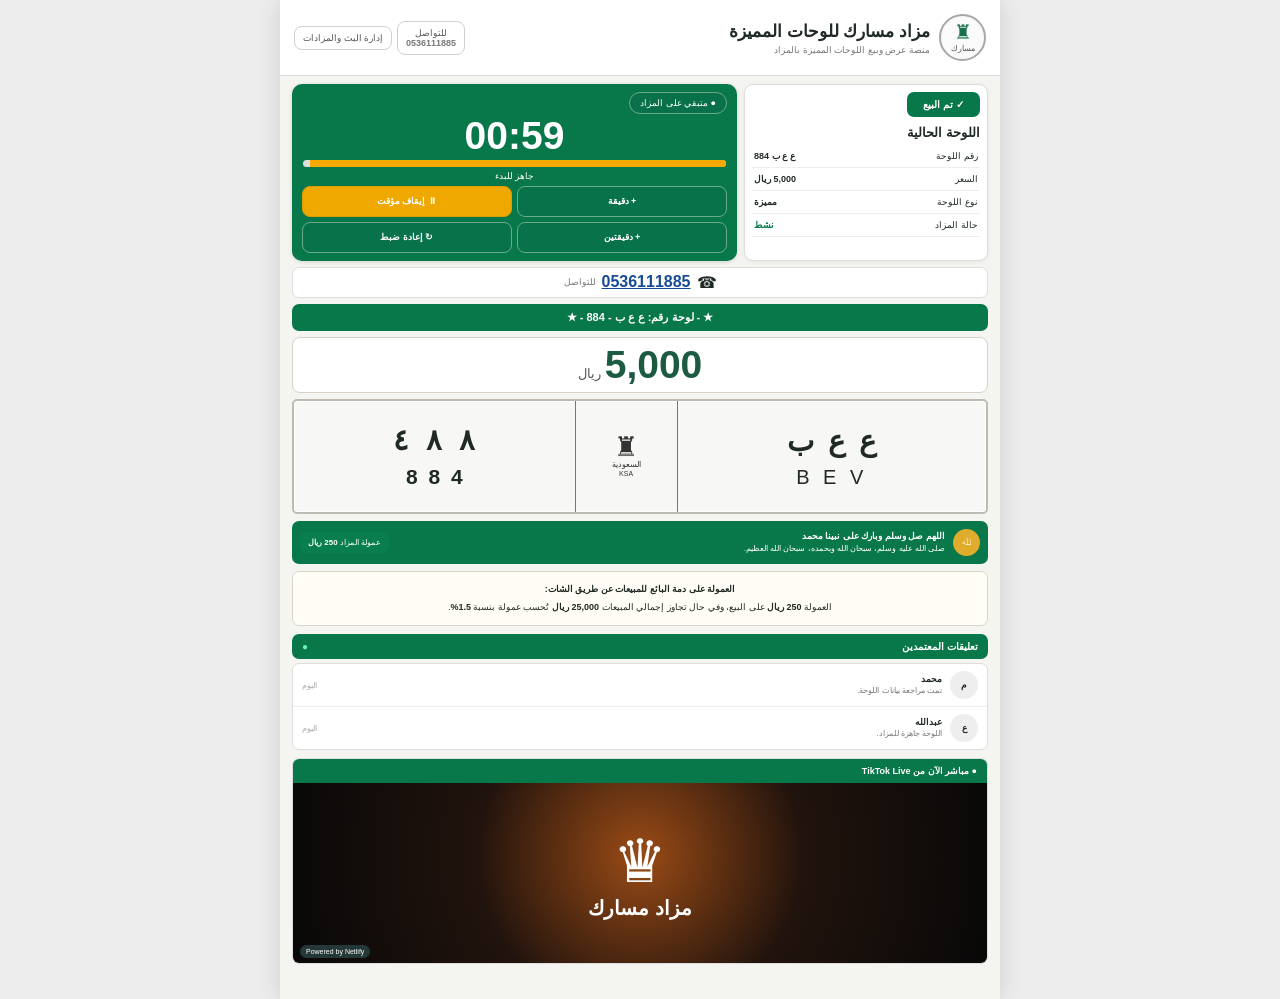
==== index.html @ 22aa1ab6 "Add files via upload" ====
<!doctype html>
<html lang="ar" dir="rtl">
<head>
<meta charset="utf-8">
<meta name="viewport" content="width=device-width,initial-scale=1">
<title>مزاد مسارك للوحات المميزة</title>
<link rel="stylesheet" href="styles.css">
</head>
<body>
<div class="site">

  <header class="header">
    <div class="header-right">
      <div class="logo-circle">
        <div class="palm">♜</div>
        <span>مسارك</span>
      </div>
      <div class="brand">
        <h1>مزاد مسارك للوحات المميزة</h1>
        <p>منصة عرض وبيع اللوحات المميزة بالمزاد</p>
      </div>
    </div>
    <div class="header-left">
      <button class="contact-btn">للتواصل<br><b>0536111885</b></button>
      <button class="admin-btn">إدارة البث والمزادات</button>
    </div>
  </header>

  <main>
    <div class="top-layout">
      <section class="auction">
        <div class="status">● متبقي على المزاد</div>
        <div class="clock" id="clock">01:00</div>
        <div class="orange-line"><i id="bar"></i></div>
        <div class="ready">جاهز للبدء</div>
        <div class="controls">
          <button class="green" id="add1">+ دقيقة</button>
          <button class="orange" id="pause">⏸ إيقاف مؤقت</button>
          <button class="green" id="add2">+ دقيقتين</button>
          <button class="green" id="reset">↻ إعادة ضبط</button>
        </div>
      </section>

      <section class="current">
        <div class="sold">✓ تم البيع</div>
        <h2>اللوحة الحالية</h2>
        <div class="field"><span>رقم اللوحة</span><b>ع ع ب 884</b></div>
        <div class="field"><span>السعر</span><b>5,000 ريال</b></div>
        <div class="field"><span>نوع اللوحة</span><b>مميزة</b></div>
        <div class="field"><span>حالة المزاد</span><b class="green-text">نشط</b></div>
      </section>
    </div>

    <div class="contact-line"><span>☎</span><a>0536111885</a><small>للتواصل</small></div>

    <div class="title-green">★ - لوحة رقم: ع ع ب - 884 - ★</div>

    <div class="price-box"><strong>5,000</strong><span>ريال</span></div>

    <!-- Saudi plate recreated to match the reference layout -->
    <div class="saudi-plate">
      <div class="plate-numbers">
        <div class="arabic-num">٨ ٨ ٤</div>
        <div class="latin-num">8 8 4</div>
      </div>
      <div class="plate-ksa">
        <div class="emblem">♜</div>
        <div>السعودية</div>
        <small>KSA</small>
      </div>
      <div class="plate-letters">
        <div class="arabic-letters">ع ع ب</div>
        <div class="latin-letters">B E V</div>
      </div>
    </div>

    <div class="green-note">
      <div class="coin">ﷲ</div>
      <div>
        <b>اللهم صل وسلم وبارك على نبينا محمد</b>
        <p>صلى الله عليه وسلم، سبحان الله وبحمده، سبحان الله العظيم.</p>
      </div>
      <div class="commission">عمولة المزاد <b>250 ريال</b></div>
    </div>

    <div class="commission-box">
      <b>العمولة على دمة البائع للمبيعات عن طريق الشات:</b>
      <p>العمولة <strong>250 ريال</strong> على البيع، وفي حال تجاوز إجمالي المبيعات <strong>25,000 ريال</strong> تُحسب عمولة بنسبة <strong>1.5%</strong>.</p>
    </div>

    <div class="comments-title">
      <b>تعليقات المعتمدين</b>
      <span>●</span>
    </div>
    <div class="comments">
      <div class="comment"><div class="avatar">م</div><div><b>محمد</b><p>تمت مراجعة بيانات اللوحة.</p></div><time>اليوم</time></div>
      <div class="comment"><div class="avatar">ع</div><div><b>عبدالله</b><p>اللوحة جاهزة للمزاد.</p></div><time>اليوم</time></div>
    </div>

    <div class="live">
      <div class="live-head">● مباشر الآن من TikTok Live</div>
      <div class="live-image">
        <div class="lion">♛</div>
        <b>مزاد مسارك</b>
        <small>Powered by Netlify</small>
      </div>
    </div>
  </main>

  <div class="modal hidden" id="modal">
    <div class="modal-box">
      <button id="close">×</button>
      <h2>إدارة المزاد</h2>
      <label>السعر الحالي<input id="price" value="5000" type="number"></label>
      <label>المدة بالثواني<input id="duration" value="60" type="number"></label>
      <button id="save">حفظ</button>
    </div>
  </div>
</div>
<script src="app.js"></script>
</body>
</html>
---- styles.css ----
*{box-sizing:border-box}
html,body{margin:0;background:#ededed;color:#202a25;font-family:Tahoma,Arial,sans-serif}
body{min-height:100vh}
.site{width:min(720px,100%);margin:auto;background:#f4f4f1;min-height:100vh;box-shadow:0 0 25px #0002}
.header{background:#fff;min-height:76px;border-bottom:1px solid #ddd;display:flex;align-items:center;justify-content:space-between;padding:8px 14px;gap:10px}
.header-right{display:flex;align-items:center;gap:9px;min-width:0}
.logo-circle{width:47px;height:47px;border:2px solid #a7a7a7;border-radius:50%;display:flex;flex-direction:column;justify-content:center;align-items:center;color:#555;background:#fafafa;line-height:1}
.logo-circle .palm{font-size:20px;color:#15724a}
.logo-circle span{font-size:8px;margin-top:3px}
.brand{min-width:0}.brand h1{font-size:17px;margin:0;font-weight:900;white-space:nowrap}.brand p{font-size:9px;color:#777;margin:3px 0 0}
.header-left{display:flex;align-items:center;gap:5px}.contact-btn,.admin-btn{border:1px solid #cfcfcf;background:#fff;border-radius:8px;padding:6px 8px;font-size:9px;color:#555}.contact-btn b{color:#777;font-size:9px}.admin-btn{white-space:nowrap}
main{padding:8px 12px 35px}
.top-layout{display:grid;grid-template-columns:1.55fr .85fr;gap:7px;direction:ltr}.top-layout>section{direction:rtl}
.auction{background:#087749;border-radius:10px;padding:8px 10px;color:#fff;box-shadow:0 1px 4px #0002}
.status{display:inline-block;background:#087149;border:1px solid #6aa98c;border-radius:13px;padding:5px 10px;font-size:9px}
.clock{text-align:center;font-size:39px;font-weight:900;line-height:1.12;margin-top:0}
.orange-line{height:7px;background:#ddd;border-radius:9px;overflow:hidden;margin:2px 1px 4px}.orange-line i{display:block;width:100%;height:100%;background:#f6aa00}
.ready{text-align:center;font-size:9px;margin:2px}.controls{display:grid;grid-template-columns:1fr 1fr;gap:5px;margin-top:5px}
.controls button{height:31px;border-radius:8px;border:1px solid #6baa8e;color:#fff;font-weight:800;font-size:9px}.green{background:#08734a}.orange{background:#efa800!important;border-color:#df9b00!important}
.current{background:#fff;border:1px solid #ddd;border-radius:9px;padding:7px;box-shadow:0 1px 4px #0001}.sold{display:inline-block;background:#087749;color:#fff;border-radius:7px;padding:7px 16px;font-size:10px;font-weight:900}.current h2{font-size:13px;margin:8px 0 5px}.field{display:flex;justify-content:space-between;border-bottom:1px solid #eee;padding:6px 2px;font-size:9px}.green-text{color:#087749}
.contact-line{height:31px;background:#fff;border:1px solid #ddd;border-radius:7px;margin-top:6px;display:flex;align-items:center;justify-content:center;gap:6px}.contact-line a{color:#164b96;font-size:16px;text-decoration:underline;font-weight:900}.contact-line small{font-size:9px;color:#777}
.title-green{background:#087749;color:#fff;border-radius:7px;text-align:center;padding:7px;margin-top:6px;font-size:11px;font-weight:700}
.price-box{background:#fff;border:1px solid #d7d1c6;border-radius:8px;margin-top:6px;text-align:center;padding:5px}.price-box strong{font-size:39px;color:#1c5b42}.price-box span{font-size:13px;margin-right:4px;color:#555}
.saudi-plate{margin-top:6px;height:115px;background:#f7f7f5;border:2px solid #bdbab2;border-radius:5px;display:grid;grid-template-columns:1.05fr .38fr 1.15fr;direction:ltr;overflow:hidden;box-shadow:inset 0 0 0 1px #fff}
.saudi-plate>div{display:flex;align-items:center;justify-content:center;flex-direction:column;border-right:1px solid #777}.saudi-plate>div:last-child{border-right:0}
.plate-numbers{font-weight:900}.arabic-num{font-size:29px;word-spacing:9px}.latin-num{font-size:21px;margin-top:8px;word-spacing:5px}
.plate-ksa{font-size:8px;color:#333}.emblem{font-size:27px;line-height:25px}.plate-ksa small{font-size:7px;margin-top:1px}
.plate-letters{direction:rtl}.arabic-letters{font-size:29px;font-weight:900;word-spacing:6px}.latin-letters{direction:ltr;font-size:20px;letter-spacing:4px;margin-top:8px}
.green-note{margin-top:7px;background:#087749;color:#fff;border-radius:7px;padding:8px;display:flex;align-items:center;gap:8px;font-size:9px}.green-note p{margin:3px 0 0;font-size:8px}.coin{width:27px;height:27px;border-radius:50%;background:#e0ac2b;display:grid;place-items:center;flex:none}.commission{margin-right:auto;background:#087e4e;border-radius:7px;padding:6px 8px;white-space:nowrap;font-size:8px}
.commission-box{margin-top:7px;background:#fffdf5;border:1px solid #ddd6c8;border-radius:7px;text-align:center;padding:10px;font-size:9px;line-height:1.7}.commission-box p{margin:3px 0 0}
.comments-title{margin-top:8px;background:#087749;color:#fff;border-radius:7px;padding:7px 10px;display:flex;justify-content:space-between;font-size:10px}.comments-title span{color:#6df0b2}.comments{background:#fff;border:1px solid #ddd;border-radius:7px;margin-top:4px}.comment{display:flex;align-items:center;gap:8px;padding:7px 9px;border-bottom:1px solid #eee;font-size:9px}.comment:last-child{border-bottom:0}.avatar{width:28px;height:28px;border-radius:50%;background:#eee;display:grid;place-items:center;font-weight:900}.comment p{margin:2px 0;color:#777;font-size:8px}.comment time{margin-right:auto;color:#aaa;font-size:8px}
.live{margin-top:8px;background:#fff;border:1px solid #ddd;border-radius:7px;overflow:hidden}.live-head{background:#087749;color:#fff;padding:7px 10px;font-size:9px;font-weight:900}.live-image{height:180px;background:radial-gradient(circle at 50% 40%,#9a4b16,#21130d 45%,#080808);color:#fff;display:flex;flex-direction:column;align-items:center;justify-content:center;font-size:20px;position:relative}.lion{font-size:60px}.live-image small{position:absolute;bottom:5px;left:7px;background:#243838;border-radius:10px;padding:3px 6px;font-size:7px}
.modal{position:fixed;inset:0;background:#0008;display:grid;place-items:center;padding:15px;z-index:10}.hidden{display:none}.modal-box{width:min(360px,100%);background:#fff;border-radius:12px;padding:18px;position:relative}.modal-box #close{position:absolute;left:9px;top:5px;border:0;background:none;font-size:27px}.modal-box label{display:block;font-weight:700;margin:10px 0;font-size:12px}.modal-box input{width:100%;margin-top:5px;padding:9px;border:1px solid #ccc;border-radius:7px}.modal-box #save{width:100%;background:#087749;color:#fff;border:0;padding:10px;border-radius:7px;font-weight:900}
@media(max-width:560px){.header{padding:7px 9px}.brand h1{font-size:13px}.brand p{font-size:7px}.logo-circle{width:40px;height:40px}.header-left .admin-btn{display:none}.top-layout{grid-template-columns:1fr}.current{order:-1}.clock{font-size:40px}.saudi-plate{height:112px}.arabic-num,.arabic-letters{font-size:26px}.latin-num,.latin-letters{font-size:18px}}
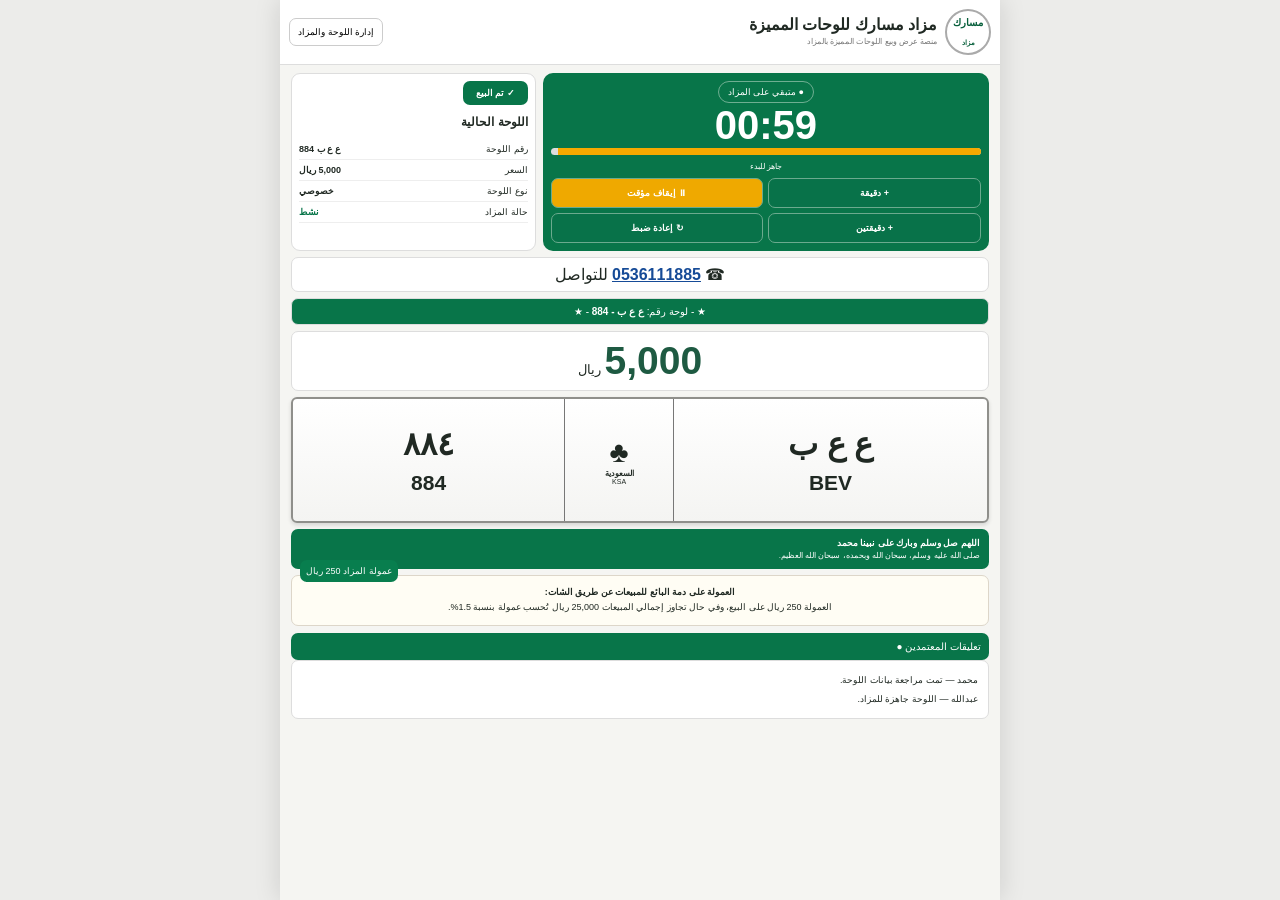
==== commit 47738ff1: "Add files via upload" ====
--- a/index.html
+++ b/index.html
@@ -1,122 +1,25 @@
-<!doctype html>
-<html lang="ar" dir="rtl">
-<head>
-<meta charset="utf-8">
-<meta name="viewport" content="width=device-width,initial-scale=1">
-<title>مزاد مسارك للوحات المميزة</title>
-<link rel="stylesheet" href="styles.css">
-</head>
-<body>
-<div class="site">
+<!doctype html><html lang="ar" dir="rtl"><head><meta charset="utf-8"><meta name="viewport" content="width=device-width,initial-scale=1"><title>مزاد مسارك</title><link rel="stylesheet" href="styles.css"></head><body>
+<div class="app">
+<header><div class="brand"><div class="logo">مسارك<small>مزاد</small></div><div><h1>مزاد مسارك للوحات المميزة</h1><p>منصة عرض وبيع اللوحات المميزة بالمزاد</p></div></div><button id="open">إدارة اللوحة والمزاد</button></header>
+<main>
+<section class="hero"><div class="timerCard"><span>● متبقي على المزاد</span><div id="timer">01:00</div><i><b id="bar"></b></i><small>جاهز للبدء</small><div class="actions"><button id="a1">+ دقيقة</button><button id="pause">⏸ إيقاف مؤقت</button><button id="a2">+ دقيقتين</button><button id="reset">↻ إعادة ضبط</button></div></div>
+<div class="current"><strong>✓ تم البيع</strong><h2>اللوحة الحالية</h2><p>رقم اللوحة <b id="curPlate">ع ع ب 884</b></p><p>السعر <b id="curPrice">5,000 ريال</b></p><p>نوع اللوحة <b>خصوصي</b></p><p>حالة المزاد <b class="green">نشط</b></p></div></section>
+<div class="contact">☎ <u>0536111885</u> للتواصل</div><div class="title">★ - لوحة رقم: <b id="title">ع ع ب - 884</b> - ★</div>
+<div class="price"><b id="bigPrice">5,000</b> ريال</div>
 
-  <header class="header">
-    <div class="header-right">
-      <div class="logo-circle">
-        <div class="palm">♜</div>
-        <span>مسارك</span>
-      </div>
-      <div class="brand">
-        <h1>مزاد مسارك للوحات المميزة</h1>
-        <p>منصة عرض وبيع اللوحات المميزة بالمزاد</p>
-      </div>
-    </div>
-    <div class="header-left">
-      <button class="contact-btn">للتواصل<br><b>0536111885</b></button>
-      <button class="admin-btn">إدارة البث والمزادات</button>
-    </div>
-  </header>
+<section class="plate">
+<div class="numbers"><b id="numAr">٨٨٤</b><small id="numEn">884</small></div>
+<div class="emblem"><span>♣</span><b>السعودية</b><small>KSA</small></div>
+<div class="letters"><b id="letAr">ع ع ب</b><small id="letEn">BEV</small></div>
+</section>
 
-  <main>
-    <div class="top-layout">
-      <section class="auction">
-        <div class="status">● متبقي على المزاد</div>
-        <div class="clock" id="clock">01:00</div>
-        <div class="orange-line"><i id="bar"></i></div>
-        <div class="ready">جاهز للبدء</div>
-        <div class="controls">
-          <button class="green" id="add1">+ دقيقة</button>
-          <button class="orange" id="pause">⏸ إيقاف مؤقت</button>
-          <button class="green" id="add2">+ دقيقتين</button>
-          <button class="green" id="reset">↻ إعادة ضبط</button>
-        </div>
-      </section>
+<div class="note"><b>اللهم صل وسلم وبارك على نبينا محمد</b><small>صلى الله عليه وسلم، سبحان الله وبحمده، سبحان الله العظيم.</small><em>عمولة المزاد 250 ريال</em></div>
+<div class="commission"><b>العمولة على دمة البائع للمبيعات عن طريق الشات:</b><br>العمولة 250 ريال على البيع، وفي حال تجاوز إجمالي المبيعات 25,000 ريال تُحسب عمولة بنسبة 1.5%.</div>
+<div class="commentsTitle">تعليقات المعتمدين ●</div><div class="comments"><p>محمد — تمت مراجعة بيانات اللوحة.</p><p>عبدالله — اللوحة جاهزة للمزاد.</p></div>
+</main></div>
 
-      <section class="current">
-        <div class="sold">✓ تم البيع</div>
-        <h2>اللوحة الحالية</h2>
-        <div class="field"><span>رقم اللوحة</span><b>ع ع ب 884</b></div>
-        <div class="field"><span>السعر</span><b>5,000 ريال</b></div>
-        <div class="field"><span>نوع اللوحة</span><b>مميزة</b></div>
-        <div class="field"><span>حالة المزاد</span><b class="green-text">نشط</b></div>
-      </section>
-    </div>
-
-    <div class="contact-line"><span>☎</span><a>0536111885</a><small>للتواصل</small></div>
-
-    <div class="title-green">★ - لوحة رقم: ع ع ب - 884 - ★</div>
-
-    <div class="price-box"><strong>5,000</strong><span>ريال</span></div>
-
-    <!-- Saudi plate recreated to match the reference layout -->
-    <div class="saudi-plate">
-      <div class="plate-numbers">
-        <div class="arabic-num">٨ ٨ ٤</div>
-        <div class="latin-num">8 8 4</div>
-      </div>
-      <div class="plate-ksa">
-        <div class="emblem">♜</div>
-        <div>السعودية</div>
-        <small>KSA</small>
-      </div>
-      <div class="plate-letters">
-        <div class="arabic-letters">ع ع ب</div>
-        <div class="latin-letters">B E V</div>
-      </div>
-    </div>
-
-    <div class="green-note">
-      <div class="coin">ﷲ</div>
-      <div>
-        <b>اللهم صل وسلم وبارك على نبينا محمد</b>
-        <p>صلى الله عليه وسلم، سبحان الله وبحمده، سبحان الله العظيم.</p>
-      </div>
-      <div class="commission">عمولة المزاد <b>250 ريال</b></div>
-    </div>
-
-    <div class="commission-box">
-      <b>العمولة على دمة البائع للمبيعات عن طريق الشات:</b>
-      <p>العمولة <strong>250 ريال</strong> على البيع، وفي حال تجاوز إجمالي المبيعات <strong>25,000 ريال</strong> تُحسب عمولة بنسبة <strong>1.5%</strong>.</p>
-    </div>
-
-    <div class="comments-title">
-      <b>تعليقات المعتمدين</b>
-      <span>●</span>
-    </div>
-    <div class="comments">
-      <div class="comment"><div class="avatar">م</div><div><b>محمد</b><p>تمت مراجعة بيانات اللوحة.</p></div><time>اليوم</time></div>
-      <div class="comment"><div class="avatar">ع</div><div><b>عبدالله</b><p>اللوحة جاهزة للمزاد.</p></div><time>اليوم</time></div>
-    </div>
-
-    <div class="live">
-      <div class="live-head">● مباشر الآن من TikTok Live</div>
-      <div class="live-image">
-        <div class="lion">♛</div>
-        <b>مزاد مسارك</b>
-        <small>Powered by Netlify</small>
-      </div>
-    </div>
-  </main>
-
-  <div class="modal hidden" id="modal">
-    <div class="modal-box">
-      <button id="close">×</button>
-      <h2>إدارة المزاد</h2>
-      <label>السعر الحالي<input id="price" value="5000" type="number"></label>
-      <label>المدة بالثواني<input id="duration" value="60" type="number"></label>
-      <button id="save">حفظ</button>
-    </div>
-  </div>
-</div>
-<script src="app.js"></script>
-</body>
-</html>
+<div id="modal" class="modal hidden"><div class="editor"><button id="close">×</button><h2>تعديل اللوحة</h2><p>اللوحة مبنية كعناصر قابلة للتعديل وليست صورة ثابتة.</p>
+<div class="grid"><label>حرف 1<input id="a" value="ع" maxlength="1"></label><label>حرف 2<input id="b" value="ع" maxlength="1"></label><label>حرف 3<input id="c" value="ب" maxlength="1"></label><label>الأرقام<input id="n" value="884" maxlength="4"></label><label>الإنجليزي<input id="e" value="BEV" maxlength="3"></label><label>السعر<input id="p" value="5000" type="number"></label></div>
+<div class="preview"><div><b id="mn">٨٨٤</b><small>884</small></div><div>♣<small>السعودية</small><em>KSA</em></div><div><b id="ma">ع ع ب</b><small id="me">BEV</small></div></div>
+<button id="save">حفظ وتحديث اللوحة</button></div></div>
+<script src="app.js"></script></body></html>
--- a/styles.css
+++ b/styles.css
@@ -1,34 +1 @@
-*{box-sizing:border-box}
-html,body{margin:0;background:#ededed;color:#202a25;font-family:Tahoma,Arial,sans-serif}
-body{min-height:100vh}
-.site{width:min(720px,100%);margin:auto;background:#f4f4f1;min-height:100vh;box-shadow:0 0 25px #0002}
-.header{background:#fff;min-height:76px;border-bottom:1px solid #ddd;display:flex;align-items:center;justify-content:space-between;padding:8px 14px;gap:10px}
-.header-right{display:flex;align-items:center;gap:9px;min-width:0}
-.logo-circle{width:47px;height:47px;border:2px solid #a7a7a7;border-radius:50%;display:flex;flex-direction:column;justify-content:center;align-items:center;color:#555;background:#fafafa;line-height:1}
-.logo-circle .palm{font-size:20px;color:#15724a}
-.logo-circle span{font-size:8px;margin-top:3px}
-.brand{min-width:0}.brand h1{font-size:17px;margin:0;font-weight:900;white-space:nowrap}.brand p{font-size:9px;color:#777;margin:3px 0 0}
-.header-left{display:flex;align-items:center;gap:5px}.contact-btn,.admin-btn{border:1px solid #cfcfcf;background:#fff;border-radius:8px;padding:6px 8px;font-size:9px;color:#555}.contact-btn b{color:#777;font-size:9px}.admin-btn{white-space:nowrap}
-main{padding:8px 12px 35px}
-.top-layout{display:grid;grid-template-columns:1.55fr .85fr;gap:7px;direction:ltr}.top-layout>section{direction:rtl}
-.auction{background:#087749;border-radius:10px;padding:8px 10px;color:#fff;box-shadow:0 1px 4px #0002}
-.status{display:inline-block;background:#087149;border:1px solid #6aa98c;border-radius:13px;padding:5px 10px;font-size:9px}
-.clock{text-align:center;font-size:39px;font-weight:900;line-height:1.12;margin-top:0}
-.orange-line{height:7px;background:#ddd;border-radius:9px;overflow:hidden;margin:2px 1px 4px}.orange-line i{display:block;width:100%;height:100%;background:#f6aa00}
-.ready{text-align:center;font-size:9px;margin:2px}.controls{display:grid;grid-template-columns:1fr 1fr;gap:5px;margin-top:5px}
-.controls button{height:31px;border-radius:8px;border:1px solid #6baa8e;color:#fff;font-weight:800;font-size:9px}.green{background:#08734a}.orange{background:#efa800!important;border-color:#df9b00!important}
-.current{background:#fff;border:1px solid #ddd;border-radius:9px;padding:7px;box-shadow:0 1px 4px #0001}.sold{display:inline-block;background:#087749;color:#fff;border-radius:7px;padding:7px 16px;font-size:10px;font-weight:900}.current h2{font-size:13px;margin:8px 0 5px}.field{display:flex;justify-content:space-between;border-bottom:1px solid #eee;padding:6px 2px;font-size:9px}.green-text{color:#087749}
-.contact-line{height:31px;background:#fff;border:1px solid #ddd;border-radius:7px;margin-top:6px;display:flex;align-items:center;justify-content:center;gap:6px}.contact-line a{color:#164b96;font-size:16px;text-decoration:underline;font-weight:900}.contact-line small{font-size:9px;color:#777}
-.title-green{background:#087749;color:#fff;border-radius:7px;text-align:center;padding:7px;margin-top:6px;font-size:11px;font-weight:700}
-.price-box{background:#fff;border:1px solid #d7d1c6;border-radius:8px;margin-top:6px;text-align:center;padding:5px}.price-box strong{font-size:39px;color:#1c5b42}.price-box span{font-size:13px;margin-right:4px;color:#555}
-.saudi-plate{margin-top:6px;height:115px;background:#f7f7f5;border:2px solid #bdbab2;border-radius:5px;display:grid;grid-template-columns:1.05fr .38fr 1.15fr;direction:ltr;overflow:hidden;box-shadow:inset 0 0 0 1px #fff}
-.saudi-plate>div{display:flex;align-items:center;justify-content:center;flex-direction:column;border-right:1px solid #777}.saudi-plate>div:last-child{border-right:0}
-.plate-numbers{font-weight:900}.arabic-num{font-size:29px;word-spacing:9px}.latin-num{font-size:21px;margin-top:8px;word-spacing:5px}
-.plate-ksa{font-size:8px;color:#333}.emblem{font-size:27px;line-height:25px}.plate-ksa small{font-size:7px;margin-top:1px}
-.plate-letters{direction:rtl}.arabic-letters{font-size:29px;font-weight:900;word-spacing:6px}.latin-letters{direction:ltr;font-size:20px;letter-spacing:4px;margin-top:8px}
-.green-note{margin-top:7px;background:#087749;color:#fff;border-radius:7px;padding:8px;display:flex;align-items:center;gap:8px;font-size:9px}.green-note p{margin:3px 0 0;font-size:8px}.coin{width:27px;height:27px;border-radius:50%;background:#e0ac2b;display:grid;place-items:center;flex:none}.commission{margin-right:auto;background:#087e4e;border-radius:7px;padding:6px 8px;white-space:nowrap;font-size:8px}
-.commission-box{margin-top:7px;background:#fffdf5;border:1px solid #ddd6c8;border-radius:7px;text-align:center;padding:10px;font-size:9px;line-height:1.7}.commission-box p{margin:3px 0 0}
-.comments-title{margin-top:8px;background:#087749;color:#fff;border-radius:7px;padding:7px 10px;display:flex;justify-content:space-between;font-size:10px}.comments-title span{color:#6df0b2}.comments{background:#fff;border:1px solid #ddd;border-radius:7px;margin-top:4px}.comment{display:flex;align-items:center;gap:8px;padding:7px 9px;border-bottom:1px solid #eee;font-size:9px}.comment:last-child{border-bottom:0}.avatar{width:28px;height:28px;border-radius:50%;background:#eee;display:grid;place-items:center;font-weight:900}.comment p{margin:2px 0;color:#777;font-size:8px}.comment time{margin-right:auto;color:#aaa;font-size:8px}
-.live{margin-top:8px;background:#fff;border:1px solid #ddd;border-radius:7px;overflow:hidden}.live-head{background:#087749;color:#fff;padding:7px 10px;font-size:9px;font-weight:900}.live-image{height:180px;background:radial-gradient(circle at 50% 40%,#9a4b16,#21130d 45%,#080808);color:#fff;display:flex;flex-direction:column;align-items:center;justify-content:center;font-size:20px;position:relative}.lion{font-size:60px}.live-image small{position:absolute;bottom:5px;left:7px;background:#243838;border-radius:10px;padding:3px 6px;font-size:7px}
-.modal{position:fixed;inset:0;background:#0008;display:grid;place-items:center;padding:15px;z-index:10}.hidden{display:none}.modal-box{width:min(360px,100%);background:#fff;border-radius:12px;padding:18px;position:relative}.modal-box #close{position:absolute;left:9px;top:5px;border:0;background:none;font-size:27px}.modal-box label{display:block;font-weight:700;margin:10px 0;font-size:12px}.modal-box input{width:100%;margin-top:5px;padding:9px;border:1px solid #ccc;border-radius:7px}.modal-box #save{width:100%;background:#087749;color:#fff;border:0;padding:10px;border-radius:7px;font-weight:900}
-@media(max-width:560px){.header{padding:7px 9px}.brand h1{font-size:13px}.brand p{font-size:7px}.logo-circle{width:40px;height:40px}.header-left .admin-btn{display:none}.top-layout{grid-template-columns:1fr}.current{order:-1}.clock{font-size:40px}.saudi-plate{height:112px}.arabic-num,.arabic-letters{font-size:26px}.latin-num,.latin-letters{font-size:18px}}
+*{box-sizing:border-box}body{margin:0;background:#ececea;font-family:Tahoma,Arial;color:#202923}.app{max-width:720px;margin:auto;min-height:100vh;background:#f5f5f2;box-shadow:0 0 25px #0002}header{background:#fff;border-bottom:1px solid #ddd;padding:9px;display:flex;justify-content:space-between;align-items:center}.brand{display:flex;align-items:center;gap:8px}.logo{width:46px;height:46px;border:2px solid #aaa;border-radius:50%;display:grid;place-items:center;color:#075f3b;font-weight:900;font-size:10px}.logo small{display:block;font-size:7px}h1{font-size:16px;margin:0}header p{font-size:8px;color:#777;margin:3px 0}header button{background:#fff;border:1px solid #ccc;border-radius:7px;padding:8px;font-size:9px}main{padding:8px 11px}.hero{display:grid;grid-template-columns:1.55fr .85fr;gap:7px}.timerCard{background:#087549;color:#fff;border-radius:10px;padding:8px;text-align:center}.timerCard>span{display:inline-block;border:1px solid #6eae91;border-radius:14px;padding:5px 9px;font-size:9px}.timerCard #timer{font-size:40px;font-weight:900}.timerCard i{display:block;height:7px;background:#ddd;border-radius:8px;overflow:hidden}.timerCard i b{display:block;height:100%;width:100%;background:#f6a900}.timerCard small{font-size:8px}.actions{display:grid;grid-template-columns:1fr 1fr;gap:5px;margin-top:5px}.actions button{height:30px;border:1px solid #6baa8e;border-radius:7px;background:#087249;color:#fff;font-size:9px;font-weight:900}.actions button:nth-child(2){background:#efa900}.current{background:#fff;border:1px solid #ddd;border-radius:9px;padding:7px;font-size:9px}.current>strong{display:inline-block;background:#087549;color:#fff;padding:7px 13px;border-radius:7px}.current h2{font-size:12px}.current p{display:flex;justify-content:space-between;border-bottom:1px solid #eee;padding:5px 0;margin:0}.green{color:#087549}.contact,.title,.price{margin-top:6px;background:#fff;border:1px solid #ddd;border-radius:7px;text-align:center;padding:7px}.contact u{color:#164b97;font-size:16px;font-weight:900}.title{background:#087549;color:#fff;font-size:10px}.price b{font-size:39px;color:#1e5a42}.price{font-size:13px}.plate{height:126px;margin-top:6px;background:linear-gradient(#fff,#f4f4f2);border:2px solid #8f8f8b;border-radius:6px;display:grid;grid-template-columns:1fr .4fr 1.15fr;direction:ltr;overflow:hidden;box-shadow:0 2px 4px #0002}.plate>div{border-right:1px solid #777;display:flex;flex-direction:column;align-items:center;justify-content:center}.plate>div:last-child{border:0}.numbers b,.letters b{font-size:32px;font-weight:900}.numbers small,.letters small{font-size:21px;font-weight:700;margin-top:8px}.emblem span{font-size:29px}.emblem b{font-size:8px}.emblem small{font-size:7px}.letters{direction:rtl}.note{margin-top:6px;background:#087549;color:#fff;border-radius:7px;padding:9px;font-size:9px}.note small{display:block;margin-top:3px;font-size:8px}.note em{float:left;background:#087e4e;padding:6px;border-radius:7px;font-style:normal}.commission{margin-top:6px;background:#fffdf4;border:1px solid #ddd6c9;border-radius:7px;text-align:center;padding:9px;font-size:9px;line-height:1.7}.commentsTitle{margin-top:7px;background:#087549;color:#fff;border-radius:7px;padding:8px;font-size:10px}.comments{background:#fff;border:1px solid #ddd;border-radius:7px;padding:5px 10px;font-size:9px}.modal{position:fixed;inset:0;background:#0008;display:grid;place-items:center;padding:14px}.hidden{display:none}.editor{width:min(470px,100%);background:#fff;border-radius:14px;padding:20px;position:relative}.editor>#close{position:absolute;left:9px;top:4px;border:0;background:none;font-size:28px}.editor h2{margin:0}.editor p{font-size:10px;color:#777}.grid{display:grid;grid-template-columns:1fr 1fr;gap:8px}.grid label{font-size:10px;font-weight:900}.grid input{width:100%;margin-top:4px;padding:9px;border:1px solid #ccc;border-radius:7px;text-align:center}.preview{height:95px;margin:13px 0;border:2px solid #888;border-radius:6px;display:grid;grid-template-columns:1fr .4fr 1.15fr;direction:ltr;background:#f8f8f6;overflow:hidden}.preview>div{display:flex;flex-direction:column;align-items:center;justify-content:center;border-right:1px solid #777}.preview>div:last-child{border:0}.preview b{font-size:24px}.preview small{font-size:15px;margin-top:4px}.preview em{font-size:6px;font-style:normal}.editor>#save{width:100%;border:0;background:#087549;color:#fff;border-radius:7px;padding:11px;font-weight:900}@media(max-width:560px){.hero{grid-template-columns:1fr}.current{order:-1}h1{font-size:13px}.brand p{font-size:7px}.plate{height:116px}.numbers b,.letters b{font-size:27px}.numbers small,.letters small{font-size:19px}}
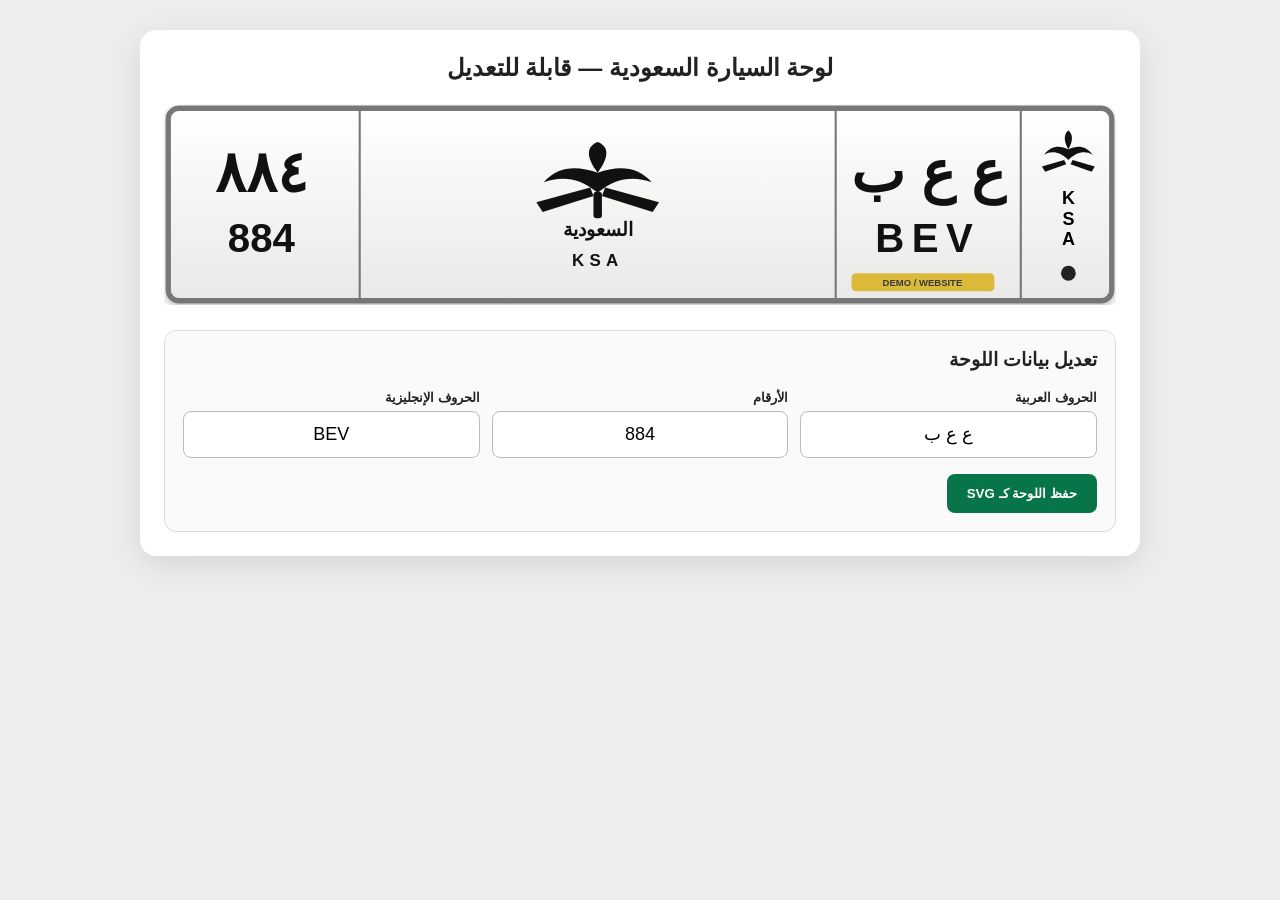
==== commit 0f97a43d: "Add files via upload" ====
--- a/index.html
+++ b/index.html
@@ -1,25 +1,160 @@
-<!doctype html><html lang="ar" dir="rtl"><head><meta charset="utf-8"><meta name="viewport" content="width=device-width,initial-scale=1"><title>مزاد مسارك</title><link rel="stylesheet" href="styles.css"></head><body>
-<div class="app">
-<header><div class="brand"><div class="logo">مسارك<small>مزاد</small></div><div><h1>مزاد مسارك للوحات المميزة</h1><p>منصة عرض وبيع اللوحات المميزة بالمزاد</p></div></div><button id="open">إدارة اللوحة والمزاد</button></header>
-<main>
-<section class="hero"><div class="timerCard"><span>● متبقي على المزاد</span><div id="timer">01:00</div><i><b id="bar"></b></i><small>جاهز للبدء</small><div class="actions"><button id="a1">+ دقيقة</button><button id="pause">⏸ إيقاف مؤقت</button><button id="a2">+ دقيقتين</button><button id="reset">↻ إعادة ضبط</button></div></div>
-<div class="current"><strong>✓ تم البيع</strong><h2>اللوحة الحالية</h2><p>رقم اللوحة <b id="curPlate">ع ع ب 884</b></p><p>السعر <b id="curPrice">5,000 ريال</b></p><p>نوع اللوحة <b>خصوصي</b></p><p>حالة المزاد <b class="green">نشط</b></p></div></section>
-<div class="contact">☎ <u>0536111885</u> للتواصل</div><div class="title">★ - لوحة رقم: <b id="title">ع ع ب - 884</b> - ★</div>
-<div class="price"><b id="bigPrice">5,000</b> ريال</div>
+<!DOCTYPE html>
+<html lang="ar" dir="rtl">
+<head>
+<meta charset="UTF-8">
+<meta name="viewport" content="width=device-width, initial-scale=1.0">
+<title>لوحة سعودية قابلة للتعديل</title>
+<link rel="stylesheet" href="style.css">
+</head>
+<body>
 
-<section class="plate">
-<div class="numbers"><b id="numAr">٨٨٤</b><small id="numEn">884</small></div>
-<div class="emblem"><span>♣</span><b>السعودية</b><small>KSA</small></div>
-<div class="letters"><b id="letAr">ع ع ب</b><small id="letEn">BEV</small></div>
-</section>
+<div class="demo">
+  <h2>لوحة السيارة السعودية — قابلة للتعديل</h2>
 
-<div class="note"><b>اللهم صل وسلم وبارك على نبينا محمد</b><small>صلى الله عليه وسلم، سبحان الله وبحمده، سبحان الله العظيم.</small><em>عمولة المزاد 250 ريال</em></div>
-<div class="commission"><b>العمولة على دمة البائع للمبيعات عن طريق الشات:</b><br>العمولة 250 ريال على البيع، وفي حال تجاوز إجمالي المبيعات 25,000 ريال تُحسب عمولة بنسبة 1.5%.</div>
-<div class="commentsTitle">تعليقات المعتمدين ●</div><div class="comments"><p>محمد — تمت مراجعة بيانات اللوحة.</p><p>عبدالله — اللوحة جاهزة للمزاد.</p></div>
-</main></div>
+  <div class="plate-wrap">
+    <svg id="saudiPlate" viewBox="0 0 900 190" xmlns="http://www.w3.org/2000/svg">
 
-<div id="modal" class="modal hidden"><div class="editor"><button id="close">×</button><h2>تعديل اللوحة</h2><p>اللوحة مبنية كعناصر قابلة للتعديل وليست صورة ثابتة.</p>
-<div class="grid"><label>حرف 1<input id="a" value="ع" maxlength="1"></label><label>حرف 2<input id="b" value="ع" maxlength="1"></label><label>حرف 3<input id="c" value="ب" maxlength="1"></label><label>الأرقام<input id="n" value="884" maxlength="4"></label><label>الإنجليزي<input id="e" value="BEV" maxlength="3"></label><label>السعر<input id="p" value="5000" type="number"></label></div>
-<div class="preview"><div><b id="mn">٨٨٤</b><small>884</small></div><div>♣<small>السعودية</small><em>KSA</em></div><div><b id="ma">ع ع ب</b><small id="me">BEV</small></div></div>
-<button id="save">حفظ وتحديث اللوحة</button></div></div>
-<script src="app.js"></script></body></html>+      <defs>
+        <linearGradient id="metal" x1="0" y1="0" x2="0" y2="1">
+          <stop offset="0%" stop-color="#ffffff"/>
+          <stop offset="100%" stop-color="#e9e9e7"/>
+        </linearGradient>
+        <filter id="shadow">
+          <feDropShadow dx="0" dy="3" stdDeviation="3" flood-opacity=".25"/>
+        </filter>
+      </defs>
+
+      <!-- جسم اللوحة -->
+      <rect x="4" y="4" width="892" height="182" rx="10"
+            fill="url(#metal)" stroke="#777" stroke-width="5"
+            filter="url(#shadow)"/>
+
+      <!-- تقسيم اللوحة -->
+      <line x1="185" y1="6" x2="185" y2="184" stroke="#777" stroke-width="2"/>
+      <line x1="635" y1="6" x2="635" y2="184" stroke="#777" stroke-width="2"/>
+      <line x1="810" y1="6" x2="810" y2="184" stroke="#777" stroke-width="2"/>
+
+      <!-- الأرقام العربية -->
+      <text id="arabicNumbers"
+            x="92" y="83"
+            text-anchor="middle"
+            direction="rtl"
+            font-family="Tahoma, Arial, sans-serif"
+            font-size="54"
+            font-weight="700"
+            fill="#111">٨٨٤</text>
+
+      <!-- الأرقام الإنجليزية -->
+      <text id="englishNumbers"
+            x="92" y="140"
+            text-anchor="middle"
+            font-family="Arial, sans-serif"
+            font-size="38"
+            font-weight="700"
+            fill="#111">884</text>
+
+      <!-- المنطقة الوسطى / الشعار -->
+      <g transform="translate(410 36)" fill="#111">
+
+        <!-- النخلة -->
+        <path d="
+          M0 48
+          C-17 33 -35 32 -51 38
+          C-38 23 -20 22 0 29
+          C-12 13 -10 4 0 0
+          C10 4 12 13 0 29
+          C20 22 38 23 51 38
+          C35 32 17 33 0 48Z"/>
+
+        <!-- السيفان -->
+        <path d="M-58 57 L-7 43 L-4 51 L-52 66 Z"/>
+        <path d="M58 57 L7 43 L4 51 L52 66 Z"/>
+
+        <!-- مقابض السيوف -->
+        <rect x="-4" y="47" width="8" height="25" rx="3"/>
+      </g>
+
+      <text x="410" y="125"
+            text-anchor="middle"
+            font-family="Tahoma, Arial, sans-serif"
+            font-size="18"
+            font-weight="700"
+            fill="#111">السعودية</text>
+
+      <text x="410" y="153"
+            text-anchor="middle"
+            font-family="Arial, sans-serif"
+            font-size="16"
+            font-weight="700"
+            letter-spacing="5"
+            fill="#111">KSA</text>
+
+      <!-- الحروف العربية -->
+      <text id="arabicLetters"
+            x="722" y="83"
+            text-anchor="middle"
+            direction="rtl"
+            font-family="Tahoma, Arial, sans-serif"
+            font-size="54"
+            font-weight="700"
+            fill="#111">ع ع ب</text>
+
+      <!-- الحروف الإنجليزية -->
+      <text id="englishLetters"
+            x="722" y="140"
+            text-anchor="middle"
+            font-family="Arial, sans-serif"
+            font-size="38"
+            font-weight="700"
+            letter-spacing="7"
+            fill="#111">BEV</text>
+
+      <!-- الشريط الجانبي -->
+      <g transform="translate(855 23)">
+        <path d="M0 30 C-8 22 -16 21 -23 25 C-16 16 -8 16 0 20 C-5 11 -4 5 0 2 C4 5 5 11 0 20 C8 16 16 16 23 25 C16 21 8 22 0 30Z" fill="#111"/>
+        <path d="M-25 36 L-4 30 L-2 34 L-22 41Z M25 36 L4 30 L2 34 L22 41Z" fill="#111"/>
+        <text x="0" y="72" text-anchor="middle" font-family="Arial" font-size="17" font-weight="700">K</text>
+        <text x="0" y="91" text-anchor="middle" font-family="Arial" font-size="17" font-weight="700">S</text>
+        <text x="0" y="110" text-anchor="middle" font-family="Arial" font-size="17" font-weight="700">A</text>
+        <circle cx="0" cy="137" r="7" fill="#222"/>
+      </g>
+
+      <!-- علامة توضيحية للموقع -->
+      <g opacity=".75">
+        <rect x="650" y="160" width="135" height="17" rx="4" fill="#d6a900"/>
+        <text x="717" y="172"
+              text-anchor="middle"
+              font-family="Arial"
+              font-size="9"
+              font-weight="700">DEMO / WEBSITE</text>
+      </g>
+    </svg>
+  </div>
+
+  <div class="editor">
+    <h3>تعديل بيانات اللوحة</h3>
+
+    <div class="fields">
+      <label>
+        الحروف العربية
+        <input id="lettersAr" value="ع ع ب" maxlength="7">
+      </label>
+
+      <label>
+        الأرقام
+        <input id="numbers" value="884" maxlength="4" inputmode="numeric">
+      </label>
+
+      <label>
+        الحروف الإنجليزية
+        <input id="lettersEn" value="BEV" maxlength="3">
+      </label>
+    </div>
+
+    <button id="download">حفظ اللوحة كـ SVG</button>
+  </div>
+</div>
+
+<script src="script.js"></script>
+</body>
+</html>
--- a/style.css
+++ b/style.css
@@ -0,0 +1,68 @@
+*{box-sizing:border-box}
+body{
+  margin:0;
+  background:#ededeb;
+  font-family:Tahoma,Arial,sans-serif;
+  color:#222;
+}
+.demo{
+  width:min(1000px,96%);
+  margin:30px auto;
+  background:#fff;
+  border-radius:16px;
+  padding:24px;
+  box-shadow:0 8px 30px rgba(0,0,0,.10);
+}
+h2{text-align:center;margin:0 0 22px}
+.plate-wrap{
+  width:100%;
+  overflow:hidden;
+}
+#saudiPlate{
+  display:block;
+  width:100%;
+  height:auto;
+}
+.editor{
+  margin-top:25px;
+  padding:18px;
+  border:1px solid #ddd;
+  border-radius:12px;
+  background:#fafafa;
+}
+.editor h3{margin-top:0}
+.fields{
+  display:grid;
+  grid-template-columns:repeat(3,1fr);
+  gap:12px;
+}
+label{
+  display:block;
+  font-size:13px;
+  font-weight:700;
+}
+input{
+  width:100%;
+  margin-top:6px;
+  padding:12px;
+  border:1px solid #bbb;
+  border-radius:8px;
+  background:#fff;
+  text-align:center;
+  font-size:18px;
+}
+button{
+  margin-top:16px;
+  border:0;
+  border-radius:8px;
+  padding:12px 20px;
+  background:#087549;
+  color:#fff;
+  font-weight:700;
+  cursor:pointer;
+}
+button:hover{opacity:.9}
+@media(max-width:650px){
+  .fields{grid-template-columns:1fr}
+  .demo{padding:12px}
+}
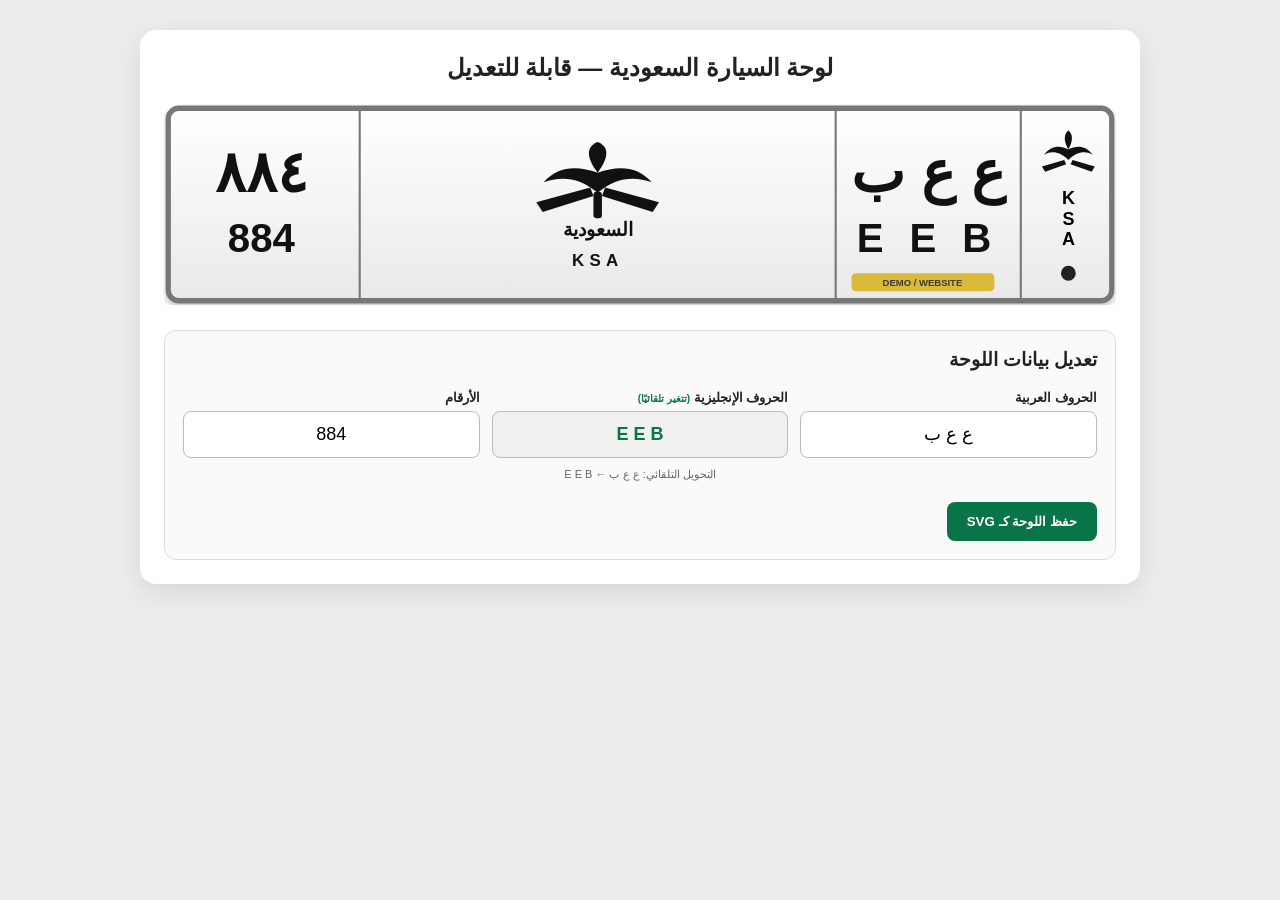
==== commit 89854568: "Add files via upload" ====
--- a/index.html
+++ b/index.html
@@ -7,13 +7,11 @@
 <link rel="stylesheet" href="style.css">
 </head>
 <body>
-
 <div class="demo">
   <h2>لوحة السيارة السعودية — قابلة للتعديل</h2>
 
   <div class="plate-wrap">
     <svg id="saudiPlate" viewBox="0 0 900 190" xmlns="http://www.w3.org/2000/svg">
-
       <defs>
         <linearGradient id="metal" x1="0" y1="0" x2="0" y2="1">
           <stop offset="0%" stop-color="#ffffff"/>
@@ -24,92 +22,34 @@
         </filter>
       </defs>
 
-      <!-- جسم اللوحة -->
       <rect x="4" y="4" width="892" height="182" rx="10"
-            fill="url(#metal)" stroke="#777" stroke-width="5"
-            filter="url(#shadow)"/>
-
-      <!-- تقسيم اللوحة -->
+            fill="url(#metal)" stroke="#777" stroke-width="5" filter="url(#shadow)"/>
       <line x1="185" y1="6" x2="185" y2="184" stroke="#777" stroke-width="2"/>
       <line x1="635" y1="6" x2="635" y2="184" stroke="#777" stroke-width="2"/>
       <line x1="810" y1="6" x2="810" y2="184" stroke="#777" stroke-width="2"/>
 
-      <!-- الأرقام العربية -->
-      <text id="arabicNumbers"
-            x="92" y="83"
-            text-anchor="middle"
-            direction="rtl"
-            font-family="Tahoma, Arial, sans-serif"
-            font-size="54"
-            font-weight="700"
-            fill="#111">٨٨٤</text>
+      <text id="arabicNumbers" x="92" y="83" text-anchor="middle" direction="rtl"
+            font-family="Tahoma,Arial,sans-serif" font-size="54" font-weight="700" fill="#111">٨٨٤</text>
+      <text id="englishNumbers" x="92" y="140" text-anchor="middle"
+            font-family="Arial,sans-serif" font-size="38" font-weight="700" fill="#111">884</text>
 
-      <!-- الأرقام الإنجليزية -->
-      <text id="englishNumbers"
-            x="92" y="140"
-            text-anchor="middle"
-            font-family="Arial, sans-serif"
-            font-size="38"
-            font-weight="700"
-            fill="#111">884</text>
-
-      <!-- المنطقة الوسطى / الشعار -->
       <g transform="translate(410 36)" fill="#111">
-
-        <!-- النخلة -->
-        <path d="
-          M0 48
-          C-17 33 -35 32 -51 38
-          C-38 23 -20 22 0 29
-          C-12 13 -10 4 0 0
-          C10 4 12 13 0 29
-          C20 22 38 23 51 38
-          C35 32 17 33 0 48Z"/>
-
-        <!-- السيفان -->
+        <path d="M0 48 C-17 33 -35 32 -51 38 C-38 23 -20 22 0 29 C-12 13 -10 4 0 0 C10 4 12 13 0 29 C20 22 38 23 51 38 C35 32 17 33 0 48Z"/>
         <path d="M-58 57 L-7 43 L-4 51 L-52 66 Z"/>
         <path d="M58 57 L7 43 L4 51 L52 66 Z"/>
-
-        <!-- مقابض السيوف -->
         <rect x="-4" y="47" width="8" height="25" rx="3"/>
       </g>
+      <text x="410" y="125" text-anchor="middle" font-family="Tahoma,Arial,sans-serif"
+            font-size="18" font-weight="700" fill="#111">السعودية</text>
+      <text x="410" y="153" text-anchor="middle" font-family="Arial,sans-serif"
+            font-size="16" font-weight="700" letter-spacing="5" fill="#111">KSA</text>
 
-      <text x="410" y="125"
-            text-anchor="middle"
-            font-family="Tahoma, Arial, sans-serif"
-            font-size="18"
-            font-weight="700"
-            fill="#111">السعودية</text>
+      <text id="arabicLetters" x="722" y="83" text-anchor="middle" direction="rtl"
+            font-family="Tahoma,Arial,sans-serif" font-size="54" font-weight="700" fill="#111">ع ع ب</text>
+      <text id="englishLetters" x="722" y="140" text-anchor="middle"
+            font-family="Arial,sans-serif" font-size="38" font-weight="700"
+            letter-spacing="7" fill="#111">E E B</text>
 
-      <text x="410" y="153"
-            text-anchor="middle"
-            font-family="Arial, sans-serif"
-            font-size="16"
-            font-weight="700"
-            letter-spacing="5"
-            fill="#111">KSA</text>
-
-      <!-- الحروف العربية -->
-      <text id="arabicLetters"
-            x="722" y="83"
-            text-anchor="middle"
-            direction="rtl"
-            font-family="Tahoma, Arial, sans-serif"
-            font-size="54"
-            font-weight="700"
-            fill="#111">ع ع ب</text>
-
-      <!-- الحروف الإنجليزية -->
-      <text id="englishLetters"
-            x="722" y="140"
-            text-anchor="middle"
-            font-family="Arial, sans-serif"
-            font-size="38"
-            font-weight="700"
-            letter-spacing="7"
-            fill="#111">BEV</text>
-
-      <!-- الشريط الجانبي -->
       <g transform="translate(855 23)">
         <path d="M0 30 C-8 22 -16 21 -23 25 C-16 16 -8 16 0 20 C-5 11 -4 5 0 2 C4 5 5 11 0 20 C8 16 16 16 23 25 C16 21 8 22 0 30Z" fill="#111"/>
         <path d="M-25 36 L-4 30 L-2 34 L-22 41Z M25 36 L4 30 L2 34 L22 41Z" fill="#111"/>
@@ -119,42 +59,34 @@
         <circle cx="0" cy="137" r="7" fill="#222"/>
       </g>
 
-      <!-- علامة توضيحية للموقع -->
       <g opacity=".75">
         <rect x="650" y="160" width="135" height="17" rx="4" fill="#d6a900"/>
-        <text x="717" y="172"
-              text-anchor="middle"
-              font-family="Arial"
-              font-size="9"
-              font-weight="700">DEMO / WEBSITE</text>
+        <text x="717" y="172" text-anchor="middle" font-family="Arial"
+              font-size="9" font-weight="700">DEMO / WEBSITE</text>
       </g>
     </svg>
   </div>
 
   <div class="editor">
     <h3>تعديل بيانات اللوحة</h3>
-
     <div class="fields">
       <label>
         الحروف العربية
         <input id="lettersAr" value="ع ع ب" maxlength="7">
       </label>
-
+      <label>
+        الحروف الإنجليزية <span>(تتغير تلقائيًا)</span>
+        <input id="lettersEn" value="E E B" readonly>
+      </label>
       <label>
         الأرقام
         <input id="numbers" value="884" maxlength="4" inputmode="numeric">
       </label>
-
-      <label>
-        الحروف الإنجليزية
-        <input id="lettersEn" value="BEV" maxlength="3">
-      </label>
     </div>
-
+    <div id="mappingInfo"></div>
     <button id="download">حفظ اللوحة كـ SVG</button>
   </div>
 </div>
-
 <script src="script.js"></script>
 </body>
 </html>
--- a/style.css
+++ b/style.css
@@ -1,68 +1,14 @@
 *{box-sizing:border-box}
-body{
-  margin:0;
-  background:#ededeb;
-  font-family:Tahoma,Arial,sans-serif;
-  color:#222;
-}
-.demo{
-  width:min(1000px,96%);
-  margin:30px auto;
-  background:#fff;
-  border-radius:16px;
-  padding:24px;
-  box-shadow:0 8px 30px rgba(0,0,0,.10);
-}
-h2{text-align:center;margin:0 0 22px}
-.plate-wrap{
-  width:100%;
-  overflow:hidden;
-}
-#saudiPlate{
-  display:block;
-  width:100%;
-  height:auto;
-}
-.editor{
-  margin-top:25px;
-  padding:18px;
-  border:1px solid #ddd;
-  border-radius:12px;
-  background:#fafafa;
-}
-.editor h3{margin-top:0}
-.fields{
-  display:grid;
-  grid-template-columns:repeat(3,1fr);
-  gap:12px;
-}
-label{
-  display:block;
-  font-size:13px;
-  font-weight:700;
-}
-input{
-  width:100%;
-  margin-top:6px;
-  padding:12px;
-  border:1px solid #bbb;
-  border-radius:8px;
-  background:#fff;
-  text-align:center;
-  font-size:18px;
-}
-button{
-  margin-top:16px;
-  border:0;
-  border-radius:8px;
-  padding:12px 20px;
-  background:#087549;
-  color:#fff;
-  font-weight:700;
-  cursor:pointer;
-}
+body{margin:0;background:#ededeb;font-family:Tahoma,Arial,sans-serif;color:#222}
+.demo{width:min(1000px,96%);margin:30px auto;background:#fff;border-radius:16px;padding:24px;box-shadow:0 8px 30px rgba(0,0,0,.10)}
+h2{text-align:center;margin:0 0 22px}.plate-wrap{width:100%;overflow:hidden}
+#saudiPlate{display:block;width:100%;height:auto}
+.editor{margin-top:25px;padding:18px;border:1px solid #ddd;border-radius:12px;background:#fafafa}
+.editor h3{margin-top:0}.fields{display:grid;grid-template-columns:repeat(3,1fr);gap:12px}
+label{display:block;font-size:13px;font-weight:700}label span{font-size:10px;color:#087549}
+input{width:100%;margin-top:6px;padding:12px;border:1px solid #bbb;border-radius:8px;background:#fff;text-align:center;font-size:18px}
+input[readonly]{background:#f0f0ee;color:#087549;font-weight:700}
+#mappingInfo{margin-top:10px;font-size:11px;color:#666;text-align:center;min-height:18px}
+button{margin-top:16px;border:0;border-radius:8px;padding:12px 20px;background:#087549;color:#fff;font-weight:700;cursor:pointer}
 button:hover{opacity:.9}
-@media(max-width:650px){
-  .fields{grid-template-columns:1fr}
-  .demo{padding:12px}
-}
+@media(max-width:650px){.fields{grid-template-columns:1fr}.demo{padding:12px}}
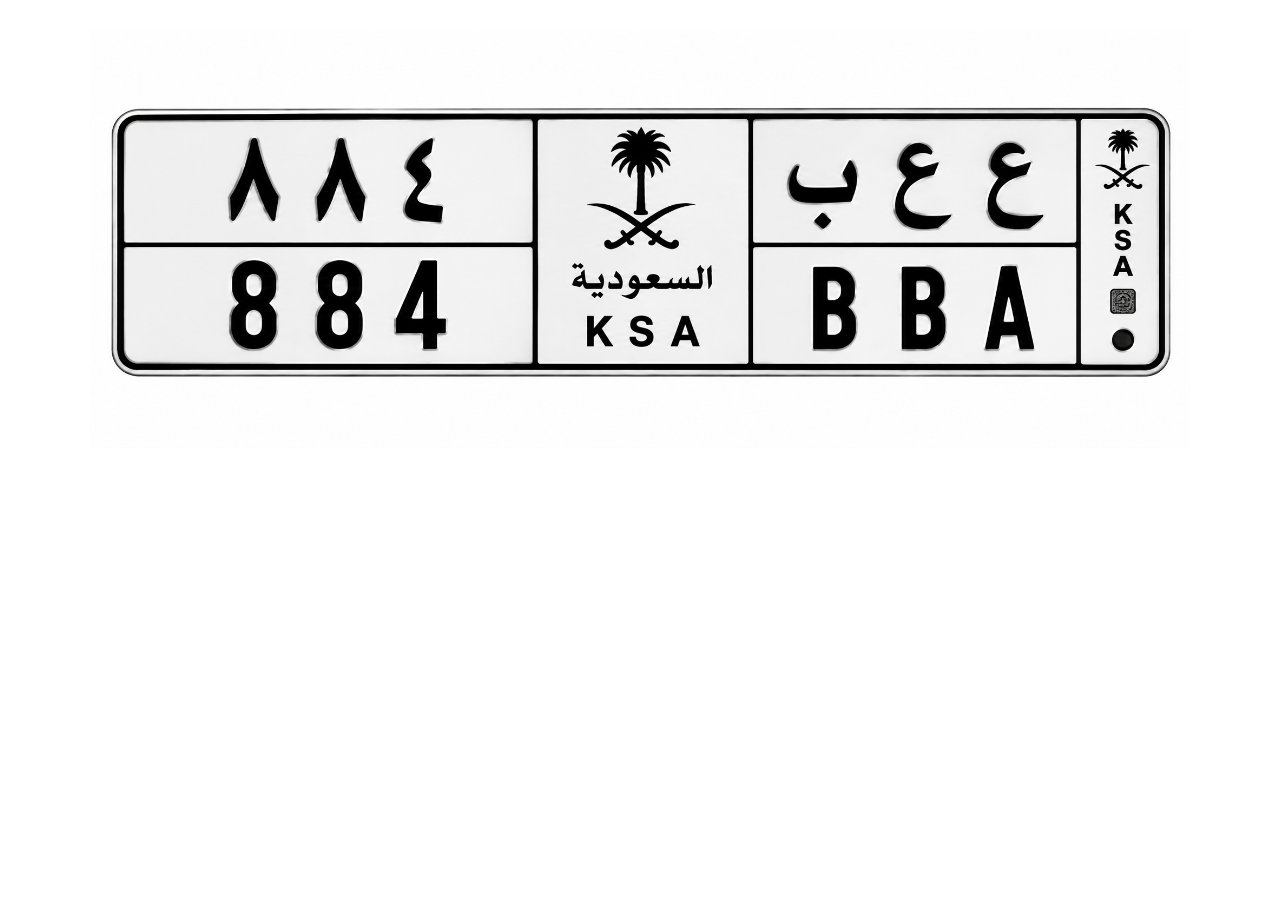
==== commit 98aa0da9: "Add files via upload" ====
--- a/index.html
+++ b/index.html
@@ -1,92 +1,20 @@
-<!DOCTYPE html>
+<!doctype html>
 <html lang="ar" dir="rtl">
 <head>
-<meta charset="UTF-8">
-<meta name="viewport" content="width=device-width, initial-scale=1.0">
-<title>لوحة سعودية قابلة للتعديل</title>
-<link rel="stylesheet" href="style.css">
+<meta charset="utf-8">
+<meta name="viewport" content="width=device-width,initial-scale=1">
+<title>Saudi Plate</title>
+<style>
+  body{margin:0;background:#fff;font-family:Tahoma,Arial,sans-serif}
+  .plate-container{width:min(100%,1100px);margin:20px auto;padding:10px}
+  .saudi-plate{display:block;width:100%;height:auto}
+</style>
 </head>
 <body>
-<div class="demo">
-  <h2>لوحة السيارة السعودية — قابلة للتعديل</h2>
-
-  <div class="plate-wrap">
-    <svg id="saudiPlate" viewBox="0 0 900 190" xmlns="http://www.w3.org/2000/svg">
-      <defs>
-        <linearGradient id="metal" x1="0" y1="0" x2="0" y2="1">
-          <stop offset="0%" stop-color="#ffffff"/>
-          <stop offset="100%" stop-color="#e9e9e7"/>
-        </linearGradient>
-        <filter id="shadow">
-          <feDropShadow dx="0" dy="3" stdDeviation="3" flood-opacity=".25"/>
-        </filter>
-      </defs>
-
-      <rect x="4" y="4" width="892" height="182" rx="10"
-            fill="url(#metal)" stroke="#777" stroke-width="5" filter="url(#shadow)"/>
-      <line x1="185" y1="6" x2="185" y2="184" stroke="#777" stroke-width="2"/>
-      <line x1="635" y1="6" x2="635" y2="184" stroke="#777" stroke-width="2"/>
-      <line x1="810" y1="6" x2="810" y2="184" stroke="#777" stroke-width="2"/>
-
-      <text id="arabicNumbers" x="92" y="83" text-anchor="middle" direction="rtl"
-            font-family="Tahoma,Arial,sans-serif" font-size="54" font-weight="700" fill="#111">٨٨٤</text>
-      <text id="englishNumbers" x="92" y="140" text-anchor="middle"
-            font-family="Arial,sans-serif" font-size="38" font-weight="700" fill="#111">884</text>
-
-      <g transform="translate(410 36)" fill="#111">
-        <path d="M0 48 C-17 33 -35 32 -51 38 C-38 23 -20 22 0 29 C-12 13 -10 4 0 0 C10 4 12 13 0 29 C20 22 38 23 51 38 C35 32 17 33 0 48Z"/>
-        <path d="M-58 57 L-7 43 L-4 51 L-52 66 Z"/>
-        <path d="M58 57 L7 43 L4 51 L52 66 Z"/>
-        <rect x="-4" y="47" width="8" height="25" rx="3"/>
-      </g>
-      <text x="410" y="125" text-anchor="middle" font-family="Tahoma,Arial,sans-serif"
-            font-size="18" font-weight="700" fill="#111">السعودية</text>
-      <text x="410" y="153" text-anchor="middle" font-family="Arial,sans-serif"
-            font-size="16" font-weight="700" letter-spacing="5" fill="#111">KSA</text>
-
-      <text id="arabicLetters" x="722" y="83" text-anchor="middle" direction="rtl"
-            font-family="Tahoma,Arial,sans-serif" font-size="54" font-weight="700" fill="#111">ع ع ب</text>
-      <text id="englishLetters" x="722" y="140" text-anchor="middle"
-            font-family="Arial,sans-serif" font-size="38" font-weight="700"
-            letter-spacing="7" fill="#111">E E B</text>
-
-      <g transform="translate(855 23)">
-        <path d="M0 30 C-8 22 -16 21 -23 25 C-16 16 -8 16 0 20 C-5 11 -4 5 0 2 C4 5 5 11 0 20 C8 16 16 16 23 25 C16 21 8 22 0 30Z" fill="#111"/>
-        <path d="M-25 36 L-4 30 L-2 34 L-22 41Z M25 36 L4 30 L2 34 L22 41Z" fill="#111"/>
-        <text x="0" y="72" text-anchor="middle" font-family="Arial" font-size="17" font-weight="700">K</text>
-        <text x="0" y="91" text-anchor="middle" font-family="Arial" font-size="17" font-weight="700">S</text>
-        <text x="0" y="110" text-anchor="middle" font-family="Arial" font-size="17" font-weight="700">A</text>
-        <circle cx="0" cy="137" r="7" fill="#222"/>
-      </g>
-
-      <g opacity=".75">
-        <rect x="650" y="160" width="135" height="17" rx="4" fill="#d6a900"/>
-        <text x="717" y="172" text-anchor="middle" font-family="Arial"
-              font-size="9" font-weight="700">DEMO / WEBSITE</text>
-      </g>
-    </svg>
+  <div class="plate-container">
+    <img class="saudi-plate"
+         src="saudi-plate.png"
+         alt="لوحة سيارة سعودية - نموذج للموقع">
   </div>
-
-  <div class="editor">
-    <h3>تعديل بيانات اللوحة</h3>
-    <div class="fields">
-      <label>
-        الحروف العربية
-        <input id="lettersAr" value="ع ع ب" maxlength="7">
-      </label>
-      <label>
-        الحروف الإنجليزية <span>(تتغير تلقائيًا)</span>
-        <input id="lettersEn" value="E E B" readonly>
-      </label>
-      <label>
-        الأرقام
-        <input id="numbers" value="884" maxlength="4" inputmode="numeric">
-      </label>
-    </div>
-    <div id="mappingInfo"></div>
-    <button id="download">حفظ اللوحة كـ SVG</button>
-  </div>
-</div>
-<script src="script.js"></script>
 </body>
 </html>
